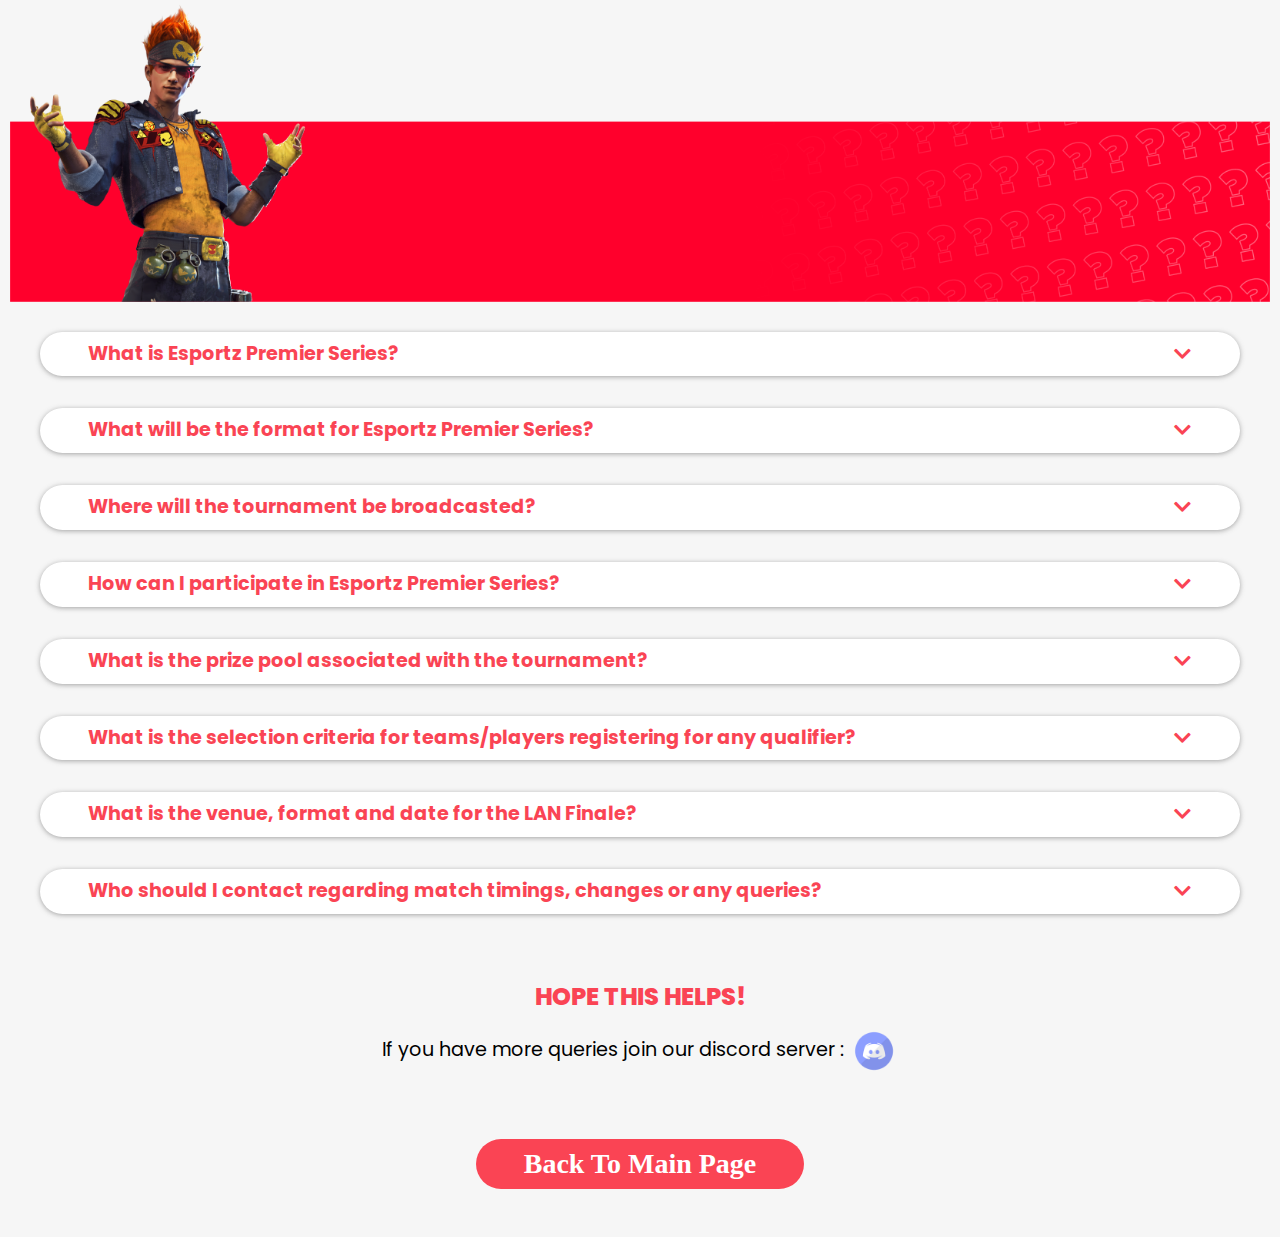
==== html/faq.html @ a78e09e1 "package" ====
<html>

<head>

    <meta charset="utf-8">
    <meta http-equiv="x-ua-compatible" content="ie=edge">
    <title>Esportz Premier Series</title>
    <meta name="description" content="">
    <meta name="viewport" content="width=device-width, initial-scale=1">

    <link rel="shortcut icon" type="image/x-icon" href="img/favicon.png">
    <!-- Place favicon.ico in the root directory -->

    <!-- CSS here -->
    <link rel="stylesheet" href="css/bootstrap.min.css">
    <link rel="stylesheet" href="css/animate.min.css">
    <link rel="stylesheet" href="css/magnific-popup.css">
    <link rel="stylesheet" href="css/fontawesome-all.min.css">
    <link rel="stylesheet" href="css/odometer.css">
    <link rel="stylesheet" href="css/aos.css">
    <link rel="stylesheet" href="css/owl.carousel.min.css">
    <link rel="stylesheet" href="css/meanmenu.css">
    <link rel="stylesheet" href="css/slick.css">
    <link rel="stylesheet" href="css/default.css">
    <link rel="stylesheet" href="css/style.css">
    <link rel="stylesheet" href="css/responsive.css">
    <link rel="stylesheet" href="css/animate.css" type="text/css" />
    <link rel="stylesheet" href="css/icons.css" type="text/css" />
    <link rel="stylesheet" href="css/new.css">

    <link rel="stylesheet" href="https://cdnjs.cloudflare.com/ajax/libs/font-awesome/5.15.0/css/all.min.css" />
</head>

<style>
    body {
        padding: 0 10px;
        overflow-y: scroll;
        background-color: rgb(246, 246, 246);
        color: #fa4454;
        font-size: 1.2rem !important;
    }
    
    .accordion {
        margin: 30px auto 0;
    }
    
    .accordion__item {
        margin-bottom: 5px;
    }
    
    .accordion__title {
        background: white;
        border-radius: 50px;
        cursor: pointer;
        display: flex;
        justify-content: space-between;
        font-weight: bold;
        box-shadow: 0px 1px 5px 0px rgba(82, 82, 82, 0.5);
    }
    
    .accordion__title::after {
        font-family: 'Font Awesome 5 Free';
        content: '\f078';
        display: flex;
        align-items: center;
        justify-content: center;
        font-weight: 900;
        text-rendering: auto;
        -webkit-font-smoothing: antialiased;
        width: 1em;
        height: 1em;
        transition: transform 0.3s ease-in;
        margin-top: auto;
        margin-bottom: auto;
    }
    
    .is-open .accordion__title::after {
        transform: rotate(180deg);
    }
    
    .accordion__body {
        border-radius: 5px;
        height: 0;
        overflow: hidden;
        transition: height 0.3s ease-in-out;
    }
    
    .accordion__content {
        background: #f4f4f4;
        border-radius: 4px;
        padding: 15px;
        margin-top: 5px;
    }
    
    p {
        color: black;
    }
</style>

<body>

    <section class="w-100">
        <img id='image' src="img/backgrounds/faq.png" class="main-bg" alt="">
    </section>

    <section>
        <div class="container">

            <div class="accordion">

                <div class="accordion__item">
                    <div class="accordion__title p-2 px-5 my-3">What is Esportz Premier Series?</div>
                    <div class="accordion__body">
                        <div class="accordion__content">
                            <p>Esportz Premier Series is a yearlong esports tournament(2021). The series will feature both <strong>online and offline matches/qualifiers</strong> and comprises of all three genres – PC, Console and Mobile. This tournament
                                <strong>is open for all</strong> .</p>
                        </div>
                    </div>

                </div>

                <div class="accordion__item">
                    <div class="accordion__title p-2 px-5 my-3">What will be the format for Esportz Premier Series?</div>
                    <div class="accordion__body">
                        <div class="accordion__content">
                            <p>The tournament will have 10 online qualifiers – 4 qualifiers for Free Fire(Mobile), 2 qualifiers for FIFA 21(Console) and 4 qualifiers for the PC Game (To be announced soon). The winners from every qualifier will directly qualify
                                for the LAN main event. Format for individual qualifiers will be available on our website as a ‘roadmap’ for players to refer</p>
                        </div>
                    </div>

                </div>

                <div class="accordion__item">
                    <div class="accordion__title p-2 px-5 my-3">Where will the tournament be broadcasted?</div>
                    <div class="accordion__body">
                        <div class="accordion__content">
                            <p>All content related to the series will be streamed/uploaded exclusively on youtube.com/esport</p>
                        </div>
                    </div>

                </div>

                <div class="accordion__item">
                    <div class="accordion__title p-2 px-5 my-3">How can I participate in Esportz Premier Series?</div>
                    <div class="accordion__body">
                        <div class="accordion__content">
                            <p> You can visit our website <a href="www.esportz.in">www.esportz.in</a> and head on to the registrations page where information about ongoing qualifier registrations will be visible. Anyone and everyone is welcome to register
                                for Esportz Premier Series! </p>
                        </div>
                    </div>

                </div>

                <div class="accordion__item">
                    <div class="accordion__title p-2 px-5 my-3">What is the prize pool associated with the tournament?</div>
                    <div class="accordion__body">
                        <div class="accordion__content">
                            <p>
                                The total prize pool for the tournament is INR 40,00,000. This is divided between the online qualifiers and LAN finale that will last for the entire calendar year of 2021. Prize pool of every qualifier is mentioned during registrations.
                            </p>
                        </div>
                    </div>

                </div>


                <div class="accordion__item">
                    <div class="accordion__title p-2 px-5 my-3">What is the selection criteria for teams/players registering for any qualifier?</div>
                    <div class="accordion__body">
                        <div class="accordion__content">
                            <p> All participants will be given a slot on a first come first serve basis. Upon registering successfully, every participant/team will get a confirmation mail from us stating that their entry has been recorded. The participant
                                will then be contacted directly by our administrators if their entry has been shortlisted.
                            </p>
                        </div>
                    </div>

                </div>


                <div class="accordion__item">
                    <div class="accordion__title p-2 px-5 my-3">What is the venue, format and date for the LAN Finale?</div>
                    <div class="accordion__body">
                        <div class="accordion__content">
                            <p>The LAN finale will be held in December in Aamchi Mumbai. More details will be revealed soon so stay tuned!
                            </p>
                        </div>
                    </div>

                </div>


                <div class="accordion__item">
                    <div class="accordion__title p-2 px-5 my-3">Who should I contact regarding match timings, changes or any queries?</div>
                    <div class="accordion__body">
                        <div class="accordion__content">
                            <p> As for participants that have already been assigned groups, feel free to reach out to the tournament admin for any and all queries. We are always here to ensure that you have the best experience while being a part of Esportz
                                Premier Series and encourage you to reach out to us via any of our social media handles regarding any concerns you might have. Alternatively, you can drop us a mail at <a href="mailto:tournamentbot@esportz.in">tournamentbot@esportz.in</a>
                            </p>
                        </div>
                    </div>

                </div>

            </div>

        </div>
        <div class="w-100 text-center py-5">
            <p style="color: #fa4454; font-size:1.5rem; font-weight:800;">HOPE THIS HELPS!</p>
            <p style="color: black; font-size:1.2rem; font-weight:400">If you have more queries join our discord server :
                <a href=""><img src="img/icon/discord.png" alt="Discord" style="width: 50px;"></a>
            </p>
        </div>
        <div class="w-100 text-center mb-5 pb-5">
            <div class="row text-center">

                <div class="mx-auto">
                    <a href="index.html">
                        <div class="p-2 px-5 rounded-button" style=" background-color:#fa4454;color:black;">
                            <h3 class="section-title mb-0" style="font-family: gotham !important;">Back To Main Page</h3>
                        </div>
                    </a>
                </div>
            </div>
        </div>
    </section>

</body>
<script>
    const accordion = document.querySelector('.accordion');
    const items = accordion.querySelectorAll('.accordion__item');

    items.forEach((item) => {
        const title = item.querySelector('.accordion__title');

        title.addEventListener('click', (e) => {
            const opened_item = accordion.querySelector('.is-open');

            // Toggle current item
            toggle_item(item);

            // Close earlier opened item if exists
            if (opened_item && opened_item !== item) {
                toggle_item(opened_item);
            }


        });
    });

    const toggle_item = (item) => {
        const body = item.querySelector('.accordion__body');
        const content = item.querySelector('.accordion__content');

        if (item.classList.contains('is-open')) {
            body.removeAttribute('style');
            item.classList.remove('is-open');
        } else {
            body.style.height = body.scrollHeight + 'px';
            item.classList.add('is-open');
        }
    }
</script>

</html>
---- html/css/odometer.css ----
.odometer.odometer-auto-theme, .odometer.odometer-theme-default {
  display: inline-block;
  vertical-align: middle;
  *vertical-align: auto;
  *zoom: 1;
  *display: inline;
  position: relative;
}
.odometer.odometer-auto-theme .odometer-digit, .odometer.odometer-theme-default .odometer-digit {
  display: inline-block;
  vertical-align: middle;
  *vertical-align: auto;
  *zoom: 1;
  *display: inline;
  position: relative;
}
.odometer.odometer-auto-theme .odometer-digit .odometer-digit-spacer, .odometer.odometer-theme-default .odometer-digit .odometer-digit-spacer {
  display: inline-block;
  vertical-align: middle;
  *vertical-align: auto;
  *zoom: 1;
  *display: inline;
  visibility: hidden;
}
.odometer.odometer-auto-theme .odometer-digit .odometer-digit-inner, .odometer.odometer-theme-default .odometer-digit .odometer-digit-inner {
  text-align: left;
  display: block;
  position: absolute;
  top: 0;
  left: 0;
  right: 0;
  bottom: 0;
  overflow: hidden;
}
.odometer.odometer-auto-theme .odometer-digit .odometer-ribbon, .odometer.odometer-theme-default .odometer-digit .odometer-ribbon {
  display: block;
}
.odometer.odometer-auto-theme .odometer-digit .odometer-ribbon-inner, .odometer.odometer-theme-default .odometer-digit .odometer-ribbon-inner {
  display: block;
  -webkit-backface-visibility: hidden;
  backface-visibility: hidden;
}
.odometer.odometer-auto-theme .odometer-digit .odometer-value, .odometer.odometer-theme-default .odometer-digit .odometer-value {
  display: block;
  -webkit-transform: translateZ(0);
  transform: translateZ(0);
}
.odometer.odometer-auto-theme .odometer-digit .odometer-value.odometer-last-value, .odometer.odometer-theme-default .odometer-digit .odometer-value.odometer-last-value {
  position: absolute;
}
.odometer.odometer-auto-theme.odometer-animating-up .odometer-ribbon-inner, .odometer.odometer-theme-default.odometer-animating-up .odometer-ribbon-inner {
  -webkit-transition: -webkit-transform 2s;
  -moz-transition: -moz-transform 2s;
  -ms-transition: -ms-transform 2s;
  -o-transition: -o-transform 2s;
  transition: transform 2s;
}
.odometer.odometer-auto-theme.odometer-animating-up.odometer-animating .odometer-ribbon-inner, .odometer.odometer-theme-default.odometer-animating-up.odometer-animating .odometer-ribbon-inner {
  -webkit-transform: translateY(-100%);
  -moz-transform: translateY(-100%);
  -ms-transform: translateY(-100%);
  -o-transform: translateY(-100%);
  transform: translateY(-100%);
}
.odometer.odometer-auto-theme.odometer-animating-down .odometer-ribbon-inner, .odometer.odometer-theme-default.odometer-animating-down .odometer-ribbon-inner {
  -webkit-transform: translateY(-100%);
  -moz-transform: translateY(-100%);
  -ms-transform: translateY(-100%);
  -o-transform: translateY(-100%);
  transform: translateY(-100%);
}
.odometer.odometer-auto-theme.odometer-animating-down.odometer-animating .odometer-ribbon-inner, .odometer.odometer-theme-default.odometer-animating-down.odometer-animating .odometer-ribbon-inner {
  -webkit-transition: -webkit-transform 2s;
  -moz-transition: -moz-transform 2s;
  -ms-transition: -ms-transform 2s;
  -o-transition: -o-transform 2s;
  transition: transform 2s;
  -webkit-transform: translateY(0);
  -moz-transform: translateY(0);
  -ms-transform: translateY(0);
  -o-transform: translateY(0);
  transform: translateY(0);
}
.odometer.odometer-auto-theme .odometer-value, .odometer.odometer-theme-default .odometer-value {
  text-align: center;
}
.odometer-formatting-mark {
  display: none;
}
---- html/css/default.css ----
/* Deafult Margin & Padding */
/*-- Margin Top --*/
.mt-5 {
	margin-top: 5px;
}
.mt-10 {
	margin-top: 10px;
}
.mt-15 {
	margin-top: 15px;
}
.mt-20 {
	margin-top: 20px;
}
.mt-25 {
	margin-top: 25px;
}
.mt-30 {
	margin-top: 30px;
}
.mt-35 {
	margin-top: 35px;
}
.mt-40 {
	margin-top: 40px;
}
.mt-45 {
	margin-top: 45px;
}
.mt-50 {
	margin-top: 50px;
}
.mt-55 {
	margin-top: 55px;
}
.mt-60 {
	margin-top: 60px;
}
.mt-65 {
	margin-top: 65px;
}
.mt-70 {
	margin-top: 70px;
}
.mt-75 {
	margin-top: 75px;
}
.mt-80 {
	margin-top: 80px;
}
.mt-85 {
	margin-top: 85px;
}
.mt-90 {
	margin-top: 90px;
}
.mt-95 {
	margin-top: 95px;
}
.mt-100 {
	margin-top: 100px;
}
.mt-105 {
	margin-top: 105px;
}
.mt-110 {
	margin-top: 110px;
}
.mt-115 {
	margin-top: 115px;
}
.mt-120 {
	margin-top: 120px;
}
.mt-125 {
	margin-top: 125px;
}
.mt-130 {
	margin-top: 130px;
}
.mt-135 {
	margin-top: 135px;
}
.mt-140 {
	margin-top: 140px;
}
.mt-145 {
	margin-top: 145px;
}
.mt-150 {
	margin-top: 150px;
}
.mt-155 {
	margin-top: 155px;
}
.mt-160 {
	margin-top: 160px;
}
.mt-165 {
	margin-top: 165px;
}
.mt-170 {
	margin-top: 170px;
}
.mt-175 {
	margin-top: 175px;
}
.mt-180 {
	margin-top: 180px;
}
.mt-185 {
	margin-top: 185px;
}
.mt-190 {
	margin-top: 190px;
}
.mt-195 {
	margin-top: 195px;
}
.mt-200 {
	margin-top: 200px;
}
/*-- Margin Bottom --*/

.mb-5 {
	margin-bottom: 5px;
}
.mb-10 {
	margin-bottom: 10px;
}
.mb-15 {
	margin-bottom: 15px;
}
.mb-20 {
	margin-bottom: 20px;
}
.mb-25 {
	margin-bottom: 25px;
}
.mb-30 {
	margin-bottom: 30px;
}
.mb-35 {
	margin-bottom: 35px;
}
.mb-40 {
	margin-bottom: 40px;
}
.mb-45 {
	margin-bottom: 45px;
}
.mb-50 {
	margin-bottom: 50px;
}
.mb-55 {
	margin-bottom: 55px;
}
.mb-60 {
	margin-bottom: 60px;
}
.mb-65 {
	margin-bottom: 65px;
}
.mb-70 {
	margin-bottom: 70px;
}
.mb-75 {
	margin-bottom: 75px;
}
.mb-80 {
	margin-bottom: 80px;
}
.mb-85 {
	margin-bottom: 85px;
}
.mb-90 {
	margin-bottom: 90px;
}
.mb-95 {
	margin-bottom: 95px;
}
.mb-100 {
	margin-bottom: 100px;
}
.mb-105 {
	margin-bottom: 105px;
}
.mb-110 {
	margin-bottom: 110px;
}
.mb-115 {
	margin-bottom: 115px;
}
.mb-120 {
	margin-bottom: 120px;
}
.mb-125 {
	margin-bottom: 125px;
}
.mb-130 {
	margin-bottom: 130px;
}
.mb-135 {
	margin-bottom: 135px;
}
.mb-140 {
	margin-bottom: 140px;
}
.mb-145 {
	margin-bottom: 145px;
}
.mb-150 {
	margin-bottom: 150px;
}
.mb-155 {
	margin-bottom: 155px;
}
.mb-160 {
	margin-bottom: 160px;
}
.mb-165 {
	margin-bottom: 165px;
}
.mb-170 {
	margin-bottom: 170px;
}
.mb-175 {
	margin-bottom: 175px;
}
.mb-180 {
	margin-bottom: 180px;
}
.mb-185 {
	margin-bottom: 185px;
}
.mb-190 {
	margin-bottom: 190px;
}
.mb-195 {
	margin-bottom: 195px;
}
.mb-200 {
	margin-bottom: 200px;
}
/*-- Padding Top --*/

.pt-5 {
	padding-top: 5px;
}
.pt-10 {
	padding-top: 10px;
}
.pt-15 {
	padding-top: 15px;
}
.pt-20 {
	padding-top: 20px;
}
.pt-25 {
	padding-top: 25px;
}
.pt-30 {
	padding-top: 30px;
}
.pt-35 {
	padding-top: 35px;
}
.pt-40 {
	padding-top: 40px;
}
.pt-45 {
	padding-top: 45px;
}
.pt-50 {
	padding-top: 50px;
}
.pt-55 {
	padding-top: 55px;
}
.pt-60 {
	padding-top: 60px;
}
.pt-65 {
	padding-top: 65px;
}
.pt-70 {
	padding-top: 70px;
}
.pt-75 {
	padding-top: 75px;
}
.pt-80 {
	padding-top: 80px;
}
.pt-85 {
	padding-top: 85px;
}
.pt-90 {
	padding-top: 90px;
}
.pt-95 {
	padding-top: 95px;
}
.pt-100 {
	padding-top: 100px;
}
.pt-105 {
	padding-top: 105px;
}
.pt-110 {
	padding-top: 110px;
}
.pt-115 {
	padding-top: 115px;
}
.pt-120 {
	padding-top: 120px;
}
.pt-125 {
	padding-top: 125px;
}
.pt-130 {
	padding-top: 130px;
}
.pt-135 {
	padding-top: 135px;
}
.pt-140 {
	padding-top: 140px;
}
.pt-145 {
	padding-top: 145px;
}
.pt-150 {
	padding-top: 150px;
}
.pt-155 {
	padding-top: 155px;
}
.pt-160 {
	padding-top: 160px;
}
.pt-165 {
	padding-top: 165px;
}
.pt-170 {
	padding-top: 170px;
}
.pt-175 {
	padding-top: 175px;
}
.pt-180 {
	padding-top: 180px;
}
.pt-185 {
	padding-top: 185px;
}
.pt-190 {
	padding-top: 190px;
}
.pt-195 {
	padding-top: 195px;
}
.pt-200 {
	padding-top: 200px;
}
/*-- Padding Bottom --*/

.pb-5 {
	padding-bottom: 5px;
}
.pb-10 {
	padding-bottom: 10px;
}
.pb-15 {
	padding-bottom: 15px;
}
.pb-20 {
	padding-bottom: 20px;
}
.pb-25 {
	padding-bottom: 25px;
}
.pb-30 {
	padding-bottom: 30px;
}
.pb-35 {
	padding-bottom: 35px;
}
.pb-40 {
	padding-bottom: 40px;
}
.pb-45 {
	padding-bottom: 45px;
}
.pb-50 {
	padding-bottom: 50px;
}
.pb-55 {
	padding-bottom: 55px;
}
.pb-60 {
	padding-bottom: 60px;
}
.pb-65 {
	padding-bottom: 65px;
}
.pb-70 {
	padding-bottom: 70px;
}
.pb-75 {
	padding-bottom: 75px;
}
.pb-80 {
	padding-bottom: 80px;
}
.pb-85 {
	padding-bottom: 85px;
}
.pb-90 {
	padding-bottom: 90px;
}
.pb-95 {
	padding-bottom: 95px;
}
.pb-100 {
	padding-bottom: 100px;
}
.pb-105 {
	padding-bottom: 105px;
}
.pb-110 {
	padding-bottom: 110px;
}
.pb-115 {
	padding-bottom: 115px;
}
.pb-120 {
	padding-bottom: 120px;
}
.pb-125 {
	padding-bottom: 125px;
}
.pb-130 {
	padding-bottom: 130px;
}
.pb-135 {
	padding-bottom: 135px;
}
.pb-140 {
	padding-bottom: 140px;
}
.pb-145 {
	padding-bottom: 145px;
}
.pb-150 {
	padding-bottom: 150px;
}
.pb-155 {
	padding-bottom: 155px;
}
.pb-160 {
	padding-bottom: 160px;
}
.pb-165 {
	padding-bottom: 165px;
}
.pb-170 {
	padding-bottom: 170px;
}
.pb-175 {
	padding-bottom: 175px;
}
.pb-180 {
	padding-bottom: 180px;
}
.pb-185 {
	padding-bottom: 185px;
}
.pb-190 {
	padding-bottom: 190px;
}
.pb-195 {
	padding-bottom: 195px;
}
.pb-200 {
	padding-bottom: 200px;
}



/*-- Padding Left --*/
.pl-0 {
	padding-left: 0px;
}
.pl-5 {
	padding-left: 5px;
}
.pl-10 {
	padding-left: 10px;
}
.pl-15 {
	padding-left: 15px;
}
.pl-20{
	padding-left: 20px;
}
.pl-25 {
	padding-left: 35px;
}
.pl-30 {
	padding-left: 30px;
}
.pl-35 {
	padding-left: 35px;
}

.pl-35 {
	padding-left: 35px;
}

.pl-40 {
	padding-left: 40px;
}

.pl-45 {
	padding-left: 45px;
}

.pl-50 {
	padding-left: 50px;
}

.pl-55 {
	padding-left: 55px;
}

.pl-60 {
	padding-left: 60px;
}
.pl-65 {
	padding-left: 65px;
}
.pl-70 {
	padding-left: 70px;
}
.pl-75 {
	padding-left: 75px;
}
.pl-80 {
	padding-left: 80px;
}
.pl-85 {
	padding-left: 80px;
}
.pl-90 {
	padding-left: 90px;
}
.pl-95 {
	padding-left: 95px;
}
.pl-100 {
	padding-left: 100px;
}


/*-- Padding Right --*/
.pr-0 {
	padding-right: 0px;
}
.pr-5 {
	padding-right: 5px;
}
.pr-10 {
	padding-right: 10px;
}
.pr-15 {
	padding-right: 15px;
}
.pr-20{
	padding-right: 20px;
}
.pr-25 {
	padding-right: 35px;
}
.pr-30 {
	padding-right: 30px;
}
.pr-35 {
	padding-right: 35px;
}

.pr-35 {
	padding-right: 35px;
}

.pr-40 {
	padding-right: 40px;
}

.pr-45 {
	padding-right: 45px;
}

.pr-50 {
	padding-right: 50px;
}

.pr-55 {
	padding-right: 55px;
}

.pr-60 {
	padding-right: 60px;
}
.pr-65 {
	padding-right: 65px;
}
.pr-70 {
	padding-right: 70px;
}
.pr-75 {
	padding-right: 75px;
}
.pr-80 {
	padding-right: 80px;
}
.pr-85 {
	padding-right: 80px;
}
.pr-90 {
	padding-right: 90px;
}
.pr-95 {
	padding-right: 95px;
}
.pr-100 {
	padding-right: 100px;
}

/* font weight */
.f-700{font-weight: 700;}
.f-600{font-weight: 600;}
.f-500{font-weight: 500;}
.f-400{font-weight: 400;}
.f-300{font-weight: 300;}

/* Background Color */

.gray-bg {
	background: #f6f6f6;
}
.lite-gray-bg {
	background: #fafafa;
}
.white-bg {
	background: #fff;
}
.black-bg {
	background: #1c181e;
}
.theme-bg {
	background: #222;
}
.primary-bg {
	background: #f9f9f9;
}
/* Color */

.white-color {
	color: #fff;
}
.black-color {
	color: #222;
}
.theme-color {
	color: #222;
}
.primary-color {
	color: #222;
}
/* black overlay */

[data-overlay] {
	position: relative;
}
[data-overlay]::before {
	background: #000 none repeat scroll 0 0;
	content: "";
	height: 100%;
	left: 0;
	position: absolute;
	top: 0;
	width: 100%;
	z-index: 1;
}
[data-overlay="3"]::before {
	opacity: 0.3;
}
[data-overlay="4"]::before {
	opacity: 0.4;
}
[data-overlay="5"]::before {
	opacity: 0.5;
}
[data-overlay="6"]::before {
	opacity: 0.6;
}
[data-overlay="7"]::before {
	opacity: 0.7;
}
[data-overlay="8"]::before {
	opacity: 0.8;
}
[data-overlay="9"]::before {
	opacity: 0.9;
}
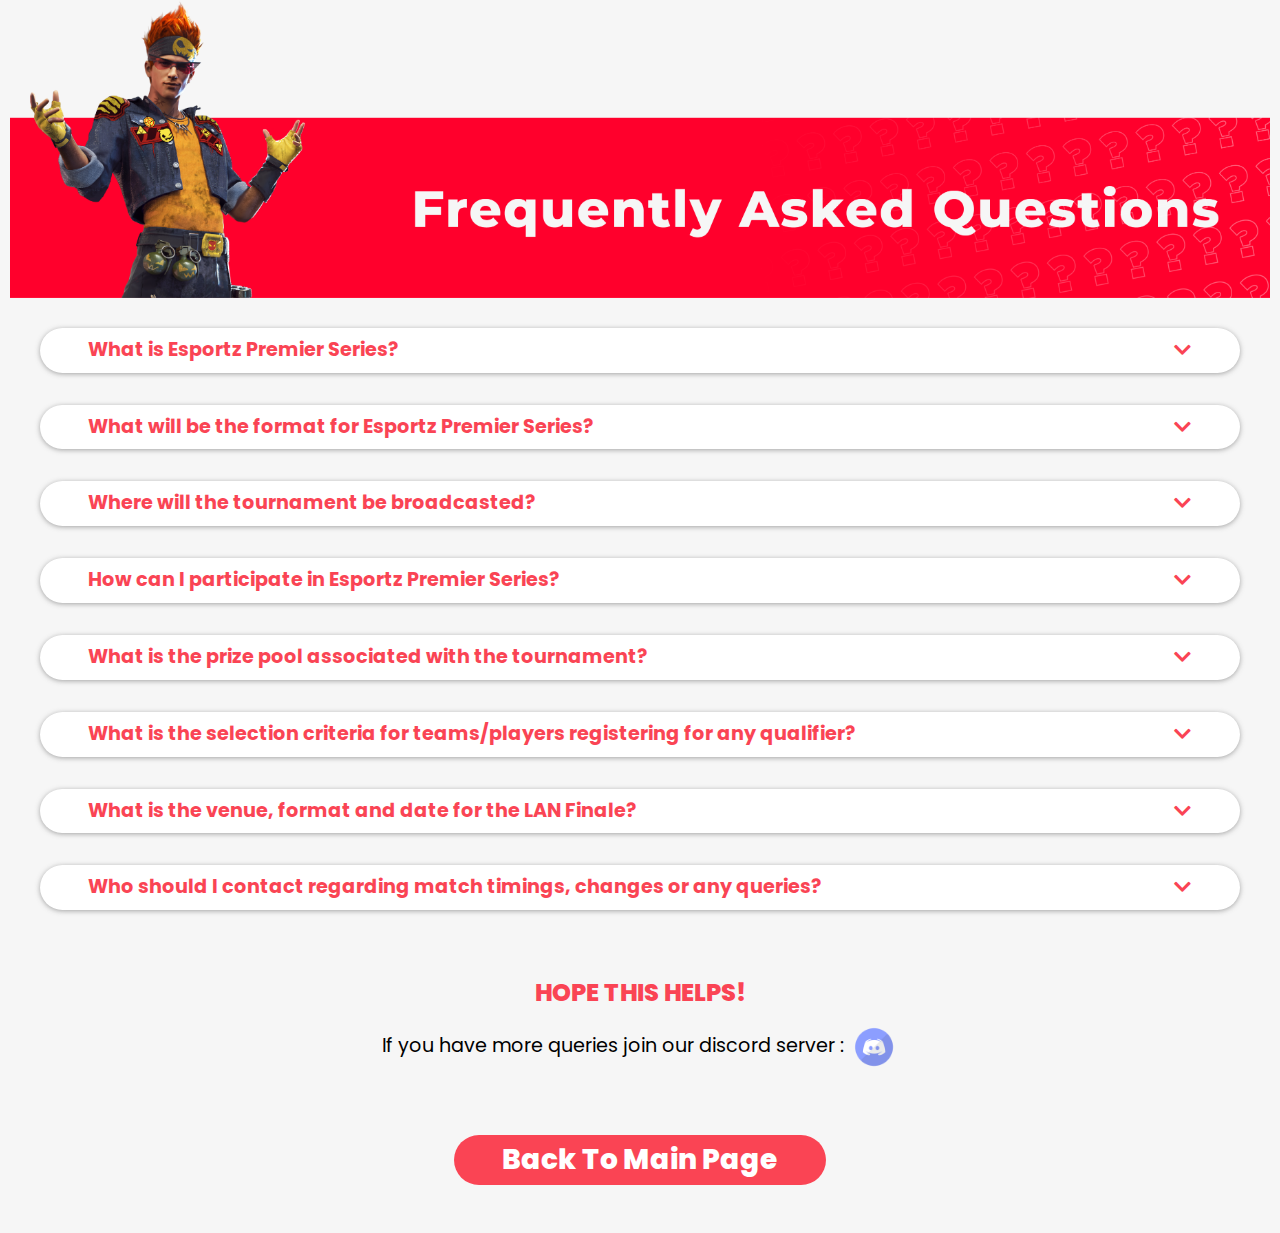
==== commit ed59dd31: "valo 3" ====
--- a/html/faq.html
+++ b/html/faq.html
@@ -207,7 +207,7 @@
         <div class="w-100 text-center py-5">
             <p style="color: #fa4454; font-size:1.5rem; font-weight:800;">HOPE THIS HELPS!</p>
             <p style="color: black; font-size:1.2rem; font-weight:400">If you have more queries join our discord server :
-                <a href=""><img src="img/icon/discord.png" alt="Discord" style="width: 50px;"></a>
+                <a href="https://discord.gg/Um2sXsusW3"><img src="img/icon/discord.png" alt="Discord" style="width: 50px;"></a>
             </p>
         </div>
         <div class="w-100 text-center mb-5 pb-5">
@@ -216,7 +216,7 @@
                 <div class="mx-auto">
                     <a href="index.html">
                         <div class="p-2 px-5 rounded-button" style=" background-color:#fa4454;color:black;">
-                            <h3 class="section-title mb-0" style="font-family: gotham !important;">Back To Main Page</h3>
+                            <h3 class="section-title mb-0" style="font-family: 'Poppins', sans-serif !important;">Back To Main Page</h3>
                         </div>
                     </a>
                 </div>
--- a/html/css/new.css
+++ b/html/css/new.css
@@ -1,272 +1,272 @@
-body,
-html {
-    height: 100%;
-}
-
-.transparent-header {
-    top: 0px;
-}
-
-@font-face {
-    font-family: bebasNeue;
-    src: url(fonts/BebasNeue-Book.ttf);
-}
-
-@font-face {
-    font-family: monstrerrat;
-    src: url(fonts/Montserrat-Bold.otf);
-}
-
-@font-face {
-    font-family: gotham;
-    src: url('fonts/Gotham Bold.otf');
-}
-
-.esp-logo {
-    height: 120px
-}
-
-@media only screen and (max-width: 720px) {
-    .esp-logo {
-        height: 80px;
-    }
-    .logo-div {
-        text-align: left !important;
-    }
-}
-
-.video-wrap {
-    overflow: hidden;
-    width: 100%;
-    position: relative;
-}
-
-.logo-div {
-    text-align: center;
-}
-
-video {
-    max-width: 100%;
-    height: auto;
-}
-
-@media (min-width: 992px) {
-    #top-bar.transparent-topbar {
-        background: #282828 !important;
-    }
-}
-
-@media (min-width: 992px) {
-    #top-bar.transparent-topbar {
-        z-index: 399;
-        border-bottom: 0;
-    }
-}
-
-.dark #top-bar,
-#top-bar.dark {
-    border-bottom-color: rgba(255, 255, 255, 0.1);
-    background-color: #282828;
-}
-
-#top-bar {
-    position: relative;
-    border-bottom: 1px solid #EEE;
-    font-size: 13px;
-}
-
-.dark {
-    color: #EEE;
-}
-
-.dark .top-links {
-    border-bottom-color: rgba(255, 255, 255, 0.1);
-}
-
-@media (min-width: 768px) {
-    .top-links {
-        border-bottom: 0;
-    }
-}
-
-.top-links {
-    position: relative;
-    -ms-flex: 0 0 auto;
-    flex: 0 0 auto;
-    -ms-flex-positive: 0;
-    flex-grow: 0;
-    border-bottom: 1px solid #EEE;
-}
-
-.top-links-container {
-    display: -ms-flexbox;
-    display: flex;
-    -ms-flex-wrap: wrap;
-    flex-wrap: wrap;
-    -ms-flex-align: center;
-    align-items: center;
-    -ms-flex-pack: center;
-    justify-content: center;
-    list-style: none;
-    margin-bottom: 0;
-}
-
-.dark .top-links-item {
-    border-left-color: rgba(255, 255, 255, 0.1);
-}
-
-.top-links-item:first-child,
-.top-links-sub-menu .top-links-item {
-    border-left: 0 !important;
-}
-
-.top-links-item {
-    position: relative;
-    border-left: 1px solid #EEE;
-}
-
-.dark .top-links li>a,
-.dark #top-social li a {
-    color: #FFF;
-}
-
-.dark .top-links-item>a {
-    color: #AAA;
-}
-
-.top-links-item>a {
-    display: block;
-    padding: 12px;
-    font-size: 0.75rem;
-    line-height: 20px;
-    font-weight: 700;
-    text-transform: uppercase;
-    color: #666;
-}
-
-.stretched #wrapper {
-    width: 100%;
-    margin: 0;
-    box-shadow: none;
-}
-
-#wrapper {
-    position: relative;
-    float: none;
-    width: 100%;
-    margin: 0 auto;
-    background-color: #FFF;
-    box-shadow: 0 0 10px rgba(0, 0, 0, 0.1);
-    -moz-box-shadow: 0 0 10px rgba(0, 0, 0, 0.1);
-    -webkit-box-shadow: 0 0 10px rgba(0, 0, 0, 0.1);
-}
-
-#top-social {
-    display: -ms-flexbox;
-    display: flex;
-    justify-content: center;
-    margin: 0;
-}
-
-.mean-container .mean-nav {
-    background: none;
-}
-
-#top-social li .ts-icon {
-    width: 40px;
-    text-align: center;
-    font-size: 0.875rem;
-}
-
-#top-social li .ts-icon,
-#top-social li .ts-text {
-    display: block;
-    -ms-flex-preferred-size: 0;
-    flex-basis: 0;
-    -ms-flex-positive: 1;
-    flex-grow: 1;
-    height: 44px;
-    line-height: 44px;
-}
-
-.vl {
-    border-left: 6px solid #e4a101;
-}
-
-#count {
-    background-color: #e4a101;
-}
-
-.yellow {
-    color: #e4a101;
-}
-
-.main-bg {
-    /* background-image: url("img/slider/1.jpg"); */
-    height: auto;
-    background-position: center;
-    background-repeat: no-repeat;
-    background-size: cover;
-    max-width: 100%;
-}
-
-.black-text {
-    color: black !important;
-}
-
-.red-text {
-    color: #fa4454 !important;
-}
-
-.bebasNeue {
-    font-family: bebasNeue !important;
-}
-
-.rounded-button {
-    border-radius: 50px;
-}
-
-.form-control {
-    border: none !important;
-    border-bottom: 1px solid black !important;
-    padding-left: 0;
-    color: rgb(123, 123, 123) !important;
-    border-radius: 0;
-    font-size: 1.2rem !important;
-}
-
-label {
-    color: black;
-    font-size: 1.2rem;
-}
-
-input {
-    font: 400 1.2rem Arial;
-}
-
-input[type=file]::file-selector-button {
-    background-color: black;
-    color: white;
-    border: none;
-    margin-right: 10px;
-}
-
-.featured-game-item {
-    cursor: pointer;
-    position: relative;
-    box-shadow: 1px 1px 5px 0px rgba(82, 82, 82, 0.75);
-    transition: all 150ms ease-in-out;
-}
-
-.featured-game-item:hover {
-    top: -3px;
-    left: -3px;
-    box-shadow: 3px 3px 15px 0px rgba(82, 82, 82, 0.85);
-}
-
-.featured-game-item:active {
-    top: 2px;
-    left: 2px;
-    background-color: #e50000;
-    box-shadow: inset 0 0 10px rgba(82, 82, 82, 0.85);
+body,
+html {
+    height: 100%;
+}
+
+.transparent-header {
+    top: 0px;
+}
+
+@font-face {
+    font-family: bebasNeue;
+    src: url(fonts/BebasNeue-Book.ttf);
+}
+
+@font-face {
+    font-family: monstrerrat;
+    src: url(fonts/Montserrat-Bold.otf);
+}
+
+@font-face {
+    font-family: gotham;
+    src: url('fonts/Gotham Bold.otf');
+}
+
+.esp-logo {
+    height: 120px
+}
+
+@media only screen and (max-width: 720px) {
+    .esp-logo {
+        height: 80px;
+    }
+    .logo-div {
+        text-align: left !important;
+    }
+}
+
+.video-wrap {
+    overflow: hidden;
+    width: 100%;
+    position: relative;
+}
+
+.logo-div {
+    text-align: center;
+}
+
+video {
+    max-width: 100%;
+    height: auto;
+}
+
+@media (min-width: 992px) {
+    #top-bar.transparent-topbar {
+        background: #282828 !important;
+    }
+}
+
+@media (min-width: 992px) {
+    #top-bar.transparent-topbar {
+        z-index: 399;
+        border-bottom: 0;
+    }
+}
+
+.dark #top-bar,
+#top-bar.dark {
+    border-bottom-color: rgba(255, 255, 255, 0.1);
+    background-color: #282828;
+}
+
+#top-bar {
+    position: relative;
+    border-bottom: 1px solid #EEE;
+    font-size: 13px;
+}
+
+.dark {
+    color: #EEE;
+}
+
+.dark .top-links {
+    border-bottom-color: rgba(255, 255, 255, 0.1);
+}
+
+@media (min-width: 768px) {
+    .top-links {
+        border-bottom: 0;
+    }
+}
+
+.top-links {
+    position: relative;
+    -ms-flex: 0 0 auto;
+    flex: 0 0 auto;
+    -ms-flex-positive: 0;
+    flex-grow: 0;
+    border-bottom: 1px solid #EEE;
+}
+
+.top-links-container {
+    display: -ms-flexbox;
+    display: flex;
+    -ms-flex-wrap: wrap;
+    flex-wrap: wrap;
+    -ms-flex-align: center;
+    align-items: center;
+    -ms-flex-pack: center;
+    justify-content: center;
+    list-style: none;
+    margin-bottom: 0;
+}
+
+.dark .top-links-item {
+    border-left-color: rgba(255, 255, 255, 0.1);
+}
+
+.top-links-item:first-child,
+.top-links-sub-menu .top-links-item {
+    border-left: 0 !important;
+}
+
+.top-links-item {
+    position: relative;
+    border-left: 1px solid #EEE;
+}
+
+.dark .top-links li>a,
+.dark #top-social li a {
+    color: #FFF;
+}
+
+.dark .top-links-item>a {
+    color: #AAA;
+}
+
+.top-links-item>a {
+    display: block;
+    padding: 12px;
+    font-size: 0.75rem;
+    line-height: 20px;
+    font-weight: 700;
+    text-transform: uppercase;
+    color: #666;
+}
+
+.stretched #wrapper {
+    width: 100%;
+    margin: 0;
+    box-shadow: none;
+}
+
+#wrapper {
+    position: relative;
+    float: none;
+    width: 100%;
+    margin: 0 auto;
+    background-color: #FFF;
+    box-shadow: 0 0 10px rgba(0, 0, 0, 0.1);
+    -moz-box-shadow: 0 0 10px rgba(0, 0, 0, 0.1);
+    -webkit-box-shadow: 0 0 10px rgba(0, 0, 0, 0.1);
+}
+
+#top-social {
+    display: -ms-flexbox;
+    display: flex;
+    justify-content: center;
+    margin: 0;
+}
+
+.mean-container .mean-nav {
+    background: none;
+}
+
+#top-social li .ts-icon {
+    width: 40px;
+    text-align: center;
+    font-size: 0.875rem;
+}
+
+#top-social li .ts-icon,
+#top-social li .ts-text {
+    display: block;
+    -ms-flex-preferred-size: 0;
+    flex-basis: 0;
+    -ms-flex-positive: 1;
+    flex-grow: 1;
+    height: 44px;
+    line-height: 44px;
+}
+
+.vl {
+    border-left: 6px solid #e4a101;
+}
+
+#count {
+    background-color: #e4a101;
+}
+
+.yellow {
+    color: #e4a101;
+}
+
+.main-bg {
+    /* background-image: url("img/slider/1.jpg"); */
+    height: auto;
+    background-position: center;
+    background-repeat: no-repeat;
+    background-size: cover;
+    max-width: 100%;
+}
+
+.black-text {
+    color: black !important;
+}
+
+.red-text {
+    color: #fa4454 !important;
+}
+
+.bebasNeue {
+    font-family: bebasNeue !important;
+}
+
+.rounded-button {
+    border-radius: 50px;
+}
+
+.form-control {
+    border: none !important;
+    border-bottom: 1px solid black !important;
+    padding-left: 0;
+    color: rgb(123, 123, 123) !important;
+    border-radius: 0;
+    font-size: 1.2rem !important;
+}
+
+label {
+    color: black;
+    font-size: 1.2rem;
+}
+
+input {
+    font: 400 1.2rem Arial;
+}
+
+input[type=file]::file-selector-button {
+    background-color: black;
+    color: white;
+    border: none;
+    margin-right: 10px;
+}
+
+.featured-game-item {
+    cursor: pointer;
+    position: relative;
+    box-shadow: 1px 1px 5px 0px rgba(82, 82, 82, 0.75);
+    transition: all 150ms ease-in-out;
+}
+
+.featured-game-item:hover {
+    top: -3px;
+    left: -3px;
+    box-shadow: 3px 3px 15px 0px rgba(82, 82, 82, 0.85);
+}
+
+.featured-game-item:active {
+    top: 2px;
+    left: 2px;
+    background-color: #e50000;
+    box-shadow: inset 0 0 10px rgba(82, 82, 82, 0.85);
 }